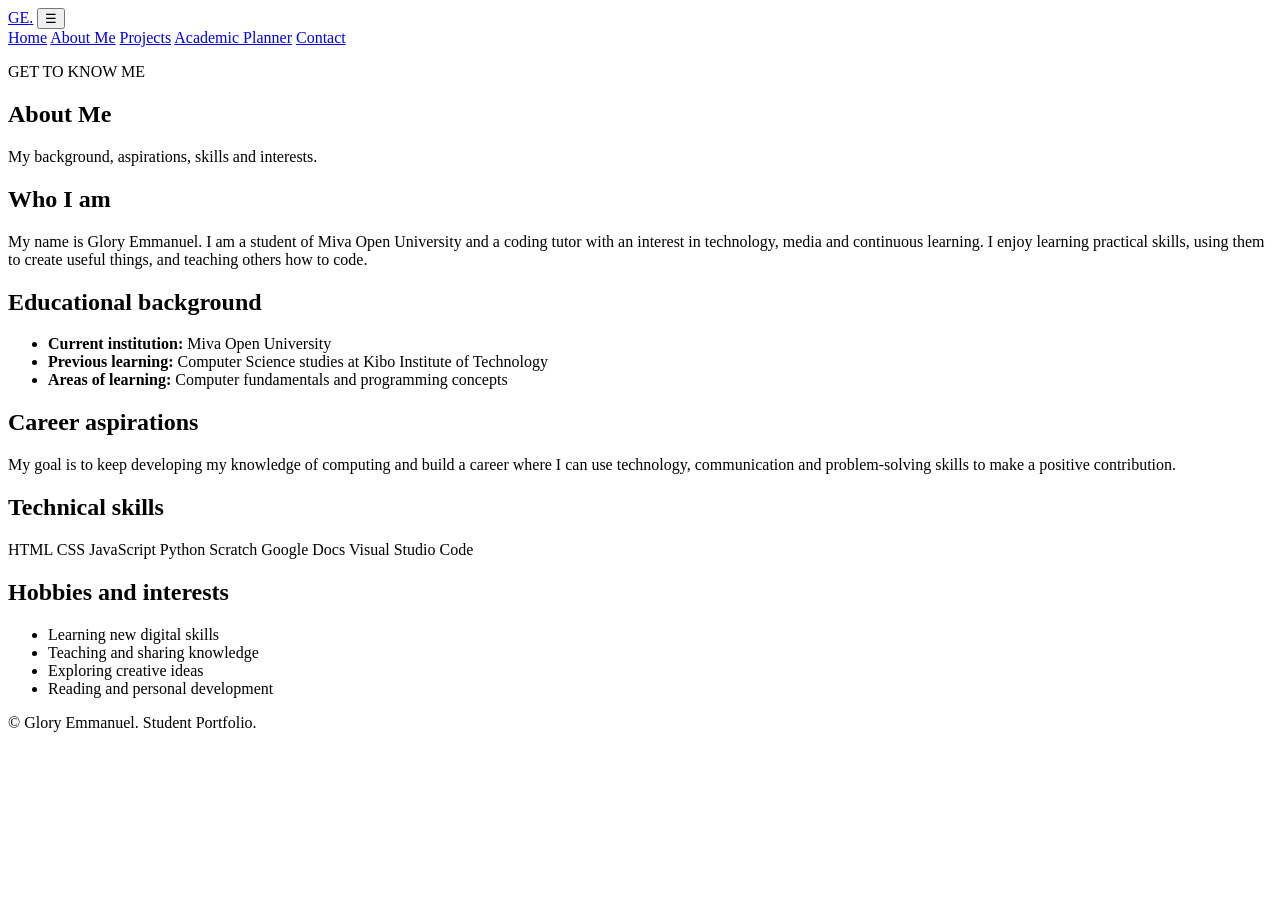
==== about.html @ ad63235c "Add files via upload" ====
<!DOCTYPE html>
<html lang="en">
<head>
  <meta charset="UTF-8">
  <meta name="viewport" content="width=device-width, initial-scale=1.0">
  <meta name="description" content="About Glory Emmanuel: background, education, career aspirations, skills and interests.">
  <title>About Me | Glory Emmanuel</title>
  <link rel="stylesheet" href="css/style.css">
  <script src="js/main.js" defer></script>
</head>
<body>
  <header class="site-header">
    <a class="brand" href="index.html">GE<span>.</span></a>
    <button class="menu-toggle" aria-label="Toggle navigation" aria-expanded="false">☰</button>
    <nav class="site-nav" aria-label="Main navigation">
      <a href="index.html">Home</a>
      <a class="active" aria-current="page" href="about.html">About Me</a>
      <a href="projects.html">Projects</a>
      <a href="planner.html">Academic Planner</a>
      <a href="contact.html">Contact</a>
    </nav>
  </header>

  <main class="page-main">
    <section class="page-intro">
      <p class="eyebrow">GET TO KNOW ME</p>
      <h1>About Me</h1>
      <p>My background, aspirations, skills and interests.</p>
    </section>

    <section class="content-card">
      <h2>Who I am</h2>
      <p>My name is Glory Emmanuel. I am a student of Miva Open University and a coding tutor with an interest in technology, media and continuous learning. I enjoy learning practical skills, using them to create useful things, and teaching others how to code.</p>
    </section>

    <section class="content-card">
      <h2>Educational background</h2>
      <ul class="detail-list">
        <li><strong>Current institution:</strong> Miva Open University</li>
        <li><strong>Previous learning:</strong> Computer Science studies at Kibo Institute of Technology</li>
        <li><strong>Areas of learning:</strong> Computer fundamentals and programming concepts</li>
      </ul>
    </section>

    <section class="content-card">
      <h2>Career aspirations</h2>
      <p>My goal is to keep developing my knowledge of computing and build a career where I can use technology, communication and problem-solving skills to make a positive contribution.</p>
    </section>

    <section class="content-card">
      <h2>Technical skills</h2>
      <div class="tag-list">
        <span>HTML</span>
        <span>CSS</span>
        <span>JavaScript</span>
        <span>Python</span>
        <span>Scratch</span>
        <span>Google Docs</span>
        <span>Visual Studio Code</span>
      </div>
    </section>

    <section class="content-card">
      <h2>Hobbies and interests</h2>
      <ul>
        <li>Learning new digital skills</li>
        <li>Teaching and sharing knowledge</li>
        <li>Exploring creative ideas</li>
        <li>Reading and personal development</li>
      </ul>
    </section>
  </main>

  <footer class="site-footer"><p>© <span class="current-year"></span> Glory Emmanuel. Student Portfolio.</p></footer>
</body>
</html>
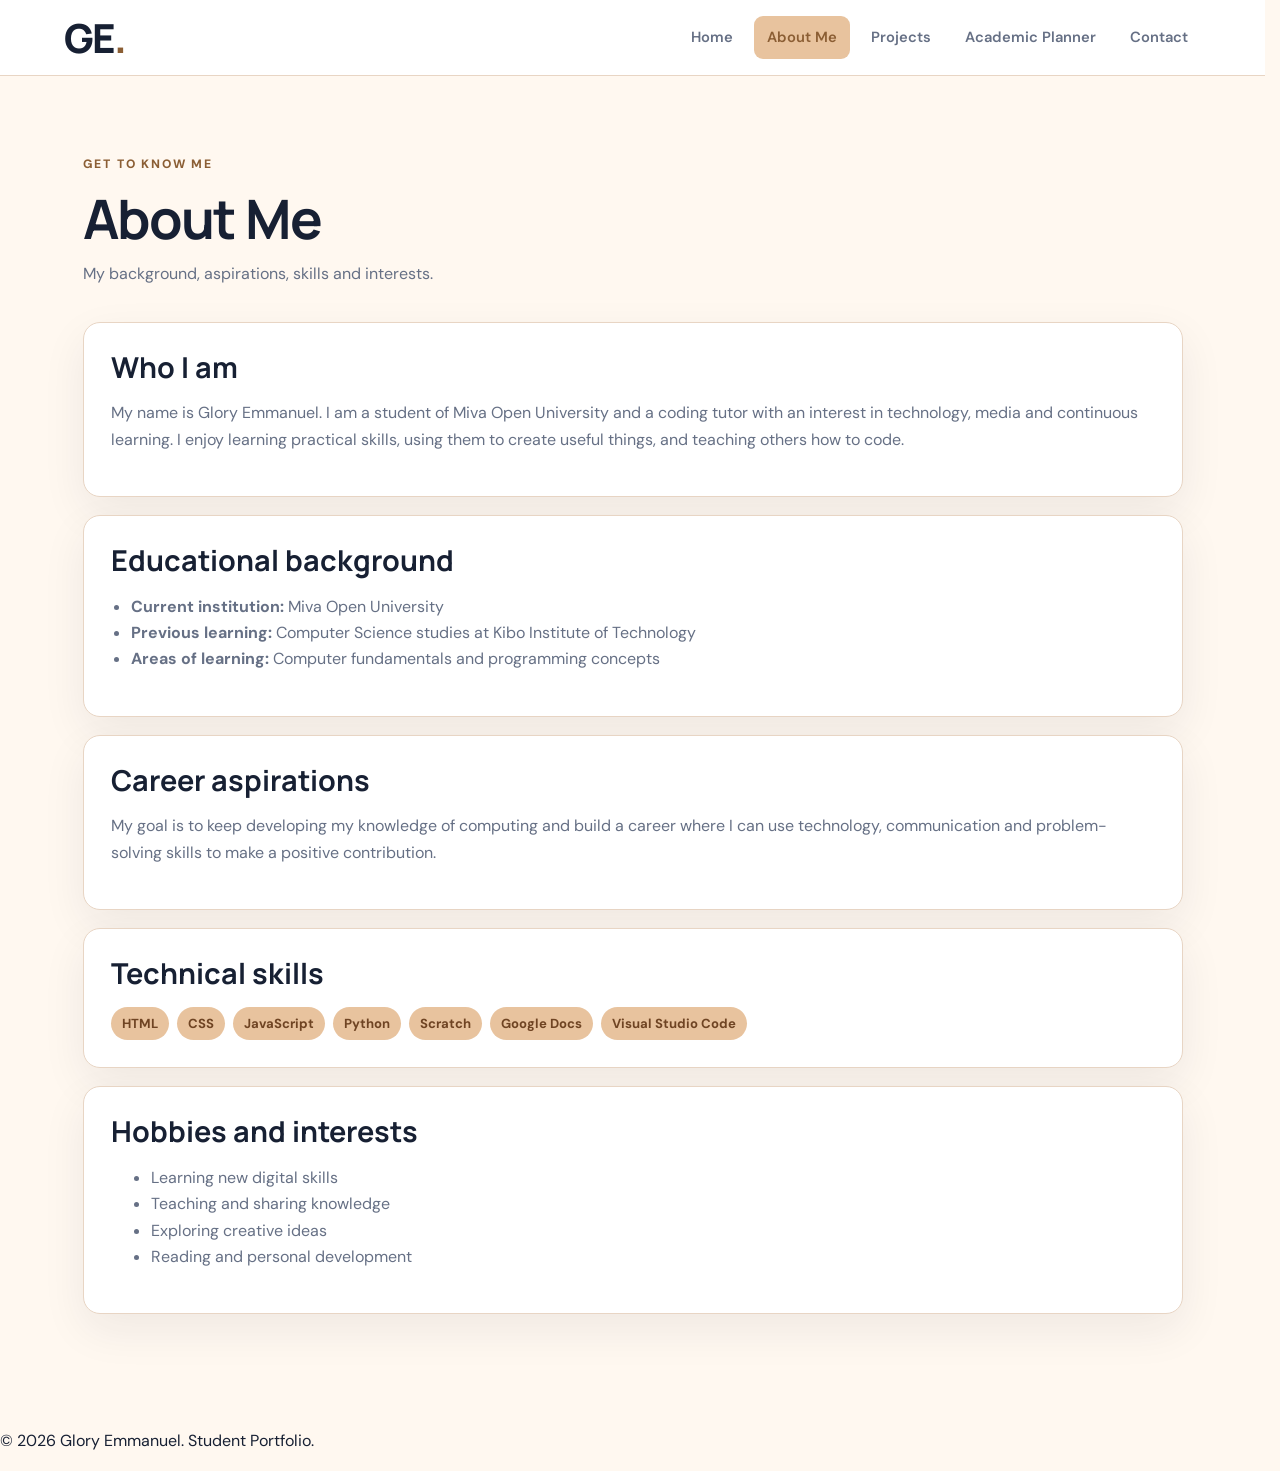
==== commit bfcaa0ba: "Update stylesheet and script paths in about.html" ====
--- a/about.html
+++ b/about.html
@@ -5,8 +5,8 @@
   <meta name="viewport" content="width=device-width, initial-scale=1.0">
   <meta name="description" content="About Glory Emmanuel: background, education, career aspirations, skills and interests.">
   <title>About Me | Glory Emmanuel</title>
-  <link rel="stylesheet" href="css/style.css">
-  <script src="js/main.js" defer></script>
+  <link rel="stylesheet" href="style.css">
+  <script src="main.js" defer></script>
 </head>
 <body>
   <header class="site-header">
@@ -73,4 +73,4 @@
 
   <footer class="site-footer"><p>© <span class="current-year"></span> Glory Emmanuel. Student Portfolio.</p></footer>
 </body>
-</html>+</html>
--- a/style.css
+++ b/style.css
@@ -0,0 +1,119 @@
+@import url('https://fonts.googleapis.com/css2?family=DM+Sans:wght@400;500;600;700&family=Manrope:wght@500;600;700;800&display=swap');
+
+:root {
+  --ink: #172033;
+  --muted: #667085;
+  --primary: #8B5E34;
+  --primary-dark: #6F4423;
+  --accent: #E8C39E;
+  --surface: #ffffff;
+  --background: #FFF8F0;
+  --border: #E8D5C4;
+  --success: #16794b;
+  --danger: #c0392b;
+  --shadow: 0 16px 45px rgba(25, 32, 55, .07);
+}
+* { box-sizing: border-box; }
+html { scroll-behavior: smooth; scrollbar-gutter: stable; }
+img { max-width: 100%; height: auto; }
+body { margin: 0; background: var(--background); color: var(--ink); font-family: 'DM Sans', Arial, sans-serif; line-height: 1.65; }
+a { color: inherit; }
+a:focus-visible, button:focus-visible, .button:focus-visible { outline: 3px solid var(--primary); outline-offset: 3px; }
+
+/* Header */
+.site-header { min-height: 76px; padding: 0 5vw; padding: 0 max(5vw, 22px); display: flex; align-items: center; justify-content: space-between; gap: 24px; background: #fff; border-bottom: 1px solid var(--border); position: sticky; top: 0; z-index: 10; }
+.brand { font: 800 2.5rem 'Manrope', sans-serif; text-decoration: none; letter-spacing: -2px; }
+.brand span, .hero h1 span { color: var(--primary); }
+.site-nav { display: flex; align-items: center; gap: 8px; }
+.site-nav a { text-decoration: none; color: var(--muted); padding: 9px 13px; border-radius: 9px; font-size: .92rem; font-weight: 600; }
+.site-nav a:hover, .site-nav a.active { background: var(--accent); color: var(--primary); }
+.menu-toggle { display: none; border: 0; background: transparent; font-size: 1.5rem; cursor: pointer; color: var(--ink); }
+
+/* Sections and hero */
+.section { padding: 76px 7vw; }
+.hero { min-height: 560px; display: grid; grid-template-columns: 1.25fr .75fr; align-items: center; gap: 55px; background: linear-gradient(120deg, #fff 45%, #f0edff 100%); }
+.eyebrow { color: var(--primary); font-size: .76rem; font-weight: 800; letter-spacing: 1.8px; margin: 0 0 12px; }
+h1, h2, h3 { font-family: 'Manrope', sans-serif; line-height: 1.2; }
+.hero h1 { font-size: 3.5rem; font-size: clamp(2.5rem, 5vw, 4.6rem); letter-spacing: 0; margin: 0 0 20px; max-width: 720px; }
+.lead { color: var(--muted); font-size: 1.12rem; max-width: 610px; }
+.button-row { display: flex; flex-wrap: wrap; gap: 12px; margin-top: 28px; }
+.button { display: inline-flex; justify-content: center; align-items: center; border: 1px solid var(--primary); background: var(--primary); color: #fff; text-decoration: none; padding: 12px 19px; border-radius: 10px; font: 700 .95rem 'DM Sans', sans-serif; cursor: pointer; transition: transform .2s, background .2s; }
+.button:hover { background: var(--primary-dark); transform: translateY(-2px); }
+.button-outline { background: transparent; color: var(--primary); }
+.button-outline:hover { color: #fff; }
+.profile-frame { max-width: 350px; justify-self: center; text-align: center; }
+.profile-frame img { width: 100%; max-width: 320px; display: block; margin: 0 auto; border-radius: 28px; box-shadow: var(--shadow); }
+.profile-frame p { color: var(--muted); font-size: .9rem; }
+.section-heading { margin-bottom: 24px; }
+.section-heading h2, .content-card h2 { font-size: 1.8rem; margin: 0 0 12px; }
+.soft-section { background: #f0effb; }
+.narrow-copy { max-width: 760px; color: var(--muted); }
+
+/* Cards */
+.feature-grid { display: grid; grid-template-columns: repeat(3, 1fr); gap: 18px; margin-top: 30px; }
+.feature-card, .content-card, .project-card, .planner-panel { background: var(--surface); border: 1px solid var(--border); border-radius: 17px; box-shadow: var(--shadow); }
+.feature-card { padding: 25px; }
+.feature-icon { color: var(--primary); font-size: 1.5rem; }
+.feature-card h3 { margin: 12px 0 6px; }
+.feature-card p, .project-card p { color: var(--muted); margin-bottom: 0; }
+.table-wrap { overflow-x: auto; background: white; border: 1px solid var(--border); border-radius: 14px; }
+table { width: 100%; border-collapse: collapse; min-width: 480px; }
+th, td { padding: 15px 18px; text-align: left; border-bottom: 1px solid var(--border); }
+th { background: var(--accent); color: var(--primary-dark); }
+tr:last-child td { border-bottom: 0; }
+audio { width: 100%; max-width: 560px; }
+.small-note { font-size: .84rem; color: var(--muted); }
+
+/* Inner pages */
+.page-main { width: 90%; max-width: 1100px; margin: 0 auto; padding: 48px 0 80px; }
+.page-intro { padding: 30px 0 34px; }
+.page-intro h1 { font-size: 2.6rem; font-size: clamp(2.2rem, 5vw, 3.4rem); margin: 0 0 10px; letter-spacing: -1.8px; }
+.page-intro p:last-child { color: var(--muted); margin: 0; }
+.content-card { padding: 27px; margin-bottom: 18px; }
+.content-card p, .content-card li { color: var(--muted); }
+.content-card a { color: var(--primary); font-weight: 600; }
+.detail-list { padding-left: 20px; }
+.tag-list { display: flex; flex-wrap: wrap; gap: 8px; margin-top: 16px; }
+.tag-list span { background: var(--accent); color: var(--primary-dark); padding: 6px 11px; border-radius: 30px; font-size: .82rem; font-weight: 700; }
+.project-grid { display: grid; grid-template-columns: repeat(3, 1fr); gap: 20px; }
+.project-card { overflow: }
+
+/* Calculator */
+select {
+  width: 100%;
+  border: 1px solid #d8dce7;
+  background: #fff;
+  border-radius: 9px;
+  padding: 12px 13px;
+  color: var(--ink);
+  font: inherit;
+}
+select:focus {
+  outline: 3px solid #e4e0ff;
+  border-color: var(--primary);
+}
+
+#calc-form {
+  display: flex;
+  flex-wrap: wrap;
+  align-items: flex-end;
+  max-width: 760px;
+}
+#calc-form .form-field {
+  flex: 1 1 180px;
+  margin-right: 14px;
+}
+#calc-form .button {
+  margin-bottom: 15px;
+}
+
+#calc-result {
+  font-size: 1.5rem;
+  min-height: 2.4rem;
+  margin: 12px 0 0;
+}
+
+@media (max-width: 600px) {
+  #calc-form .form-field { margin-right: 0; }
+  #calc-form .button { width: 100%; }
+}
